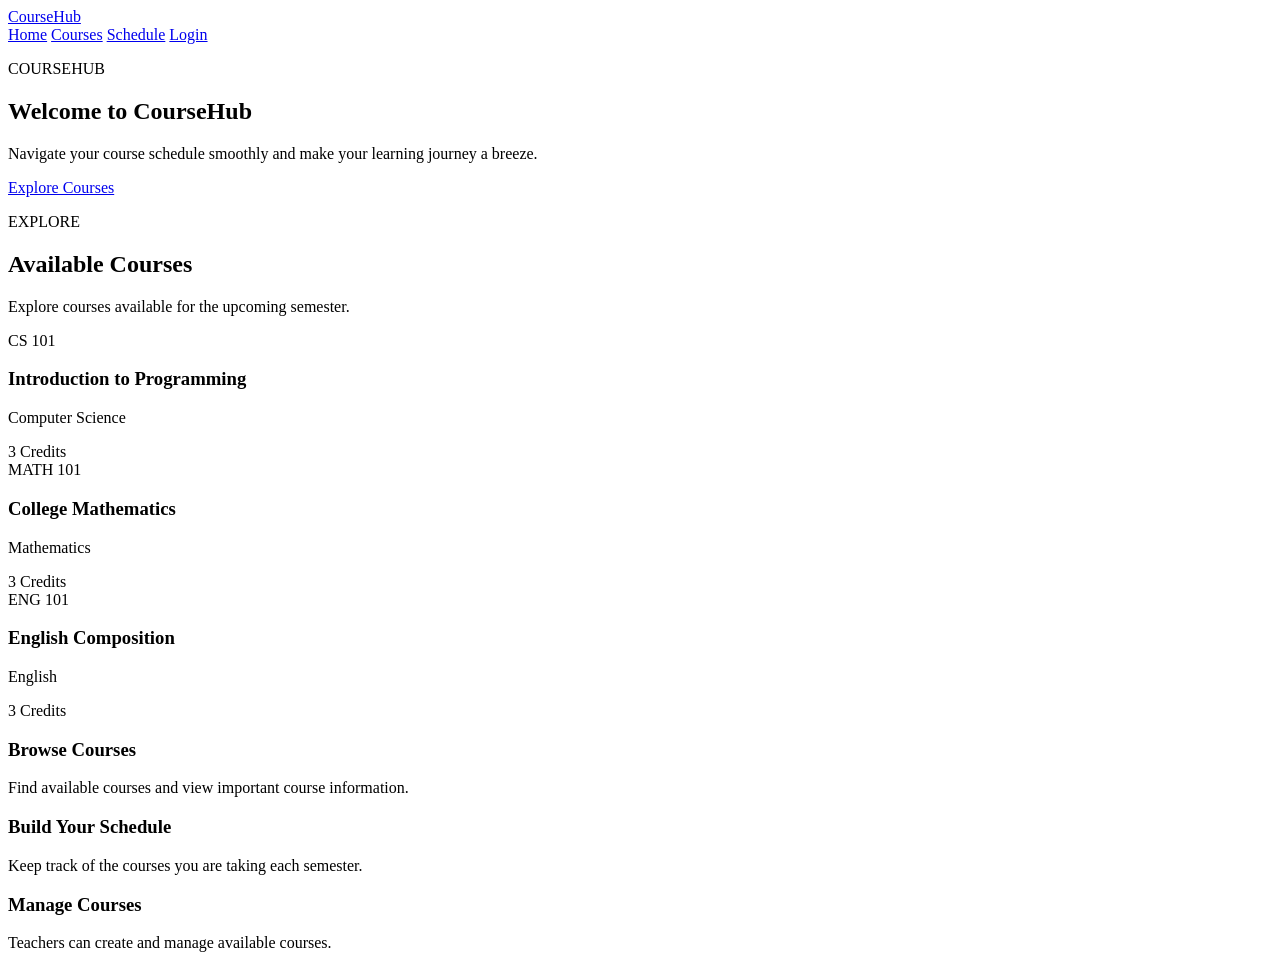
==== index.html @ ed78876f "Add initial HTML structure for CourseHub homepage" ====
<!DOCTYPE html>
<html lang="en">

<head>
    <meta charset="UTF-8">
    <meta name="viewport" content="width=device-width, initial-scale=1.0">
    <title>CourseHub | Home</title>

    <link rel="stylesheet" href="css/style.css">
</head>

<body>

    <!-- Navigation Bar -->
    <nav class="navbar">

        <div class="nav-container">

            <a href="index.html" class="nav-logo">CourseHub</a>

            <div class="nav-links">

                <a href="index.html" class="nav-link">Home</a>

                <a href="courses.html" class="nav-link">Courses</a>

                <a href="schedule.html" class="nav-link">Schedule</a>

                <a href="login.html" class="nav-link">Login</a>

            </div>

        </div>

    </nav>


    <!-- Main Page Content -->
    <main>

        <!-- Hero Section -->
        <section class="hero">

            <div class="hero-content">

                <p class="eyebrow">
                    COURSEHUB
                    <!--display Student or Teacher based on login -->
                </p>

                <h1>
                    Welcome to CourseHub
                    <!-- change this to display user's name -->
                </h1>

                <p>
                    Navigate your course schedule smoothly
                    and make your learning journey a breeze.
                </p>

                <a href="courses.html" class="btn">
                    Explore Courses
                </a>

            </div>

        </section>


        <!-- Course Preview -->
        <section class="courses-preview">

            <div class="section-heading">

                <p class="eyebrow">EXPLORE</p>

                <h2>Available Courses</h2>

                <p>
                    Explore courses available for the upcoming semester.
                </p>

            </div>


            <div class="course-grid">

                <div class="course-card">

                    <span class="course-number">CS 101</span>

                    <h3>Introduction to Programming</h3>

                    <p>Computer Science</p>

                    <span class="credits">3 Credits</span>

                </div>


                <div class="course-card">

                    <span class="course-number">MATH 101</span>

                    <h3>College Mathematics</h3>

                    <p>Mathematics</p>

                    <span class="credits">3 Credits</span>

                </div>


                <div class="course-card">

                    <span class="course-number">ENG 101</span>

                    <h3>English Composition</h3>

                    <p>English</p>

                    <span class="credits">3 Credits</span>

                </div>

            </div>

        </section>


        <!-- Features -->
        <section class="features">

            <div class="feature">

                <h3>Browse Courses</h3>

                <p>
                    Find available courses and view important
                    course information.
                </p>

            </div>


            <div class="feature">

                <h3>Build Your Schedule</h3>

                <p>
                    Keep track of the courses you are taking
                    each semester.
                </p>

            </div>


            <div class="feature">

                <!-- change this to only display this feature to teachers -->

                <h3>Manage Courses</h3>

                <p>
                    Teachers can create and manage available courses.
                </p>

            </div>

        </section>

    </main>

</body>

</html>
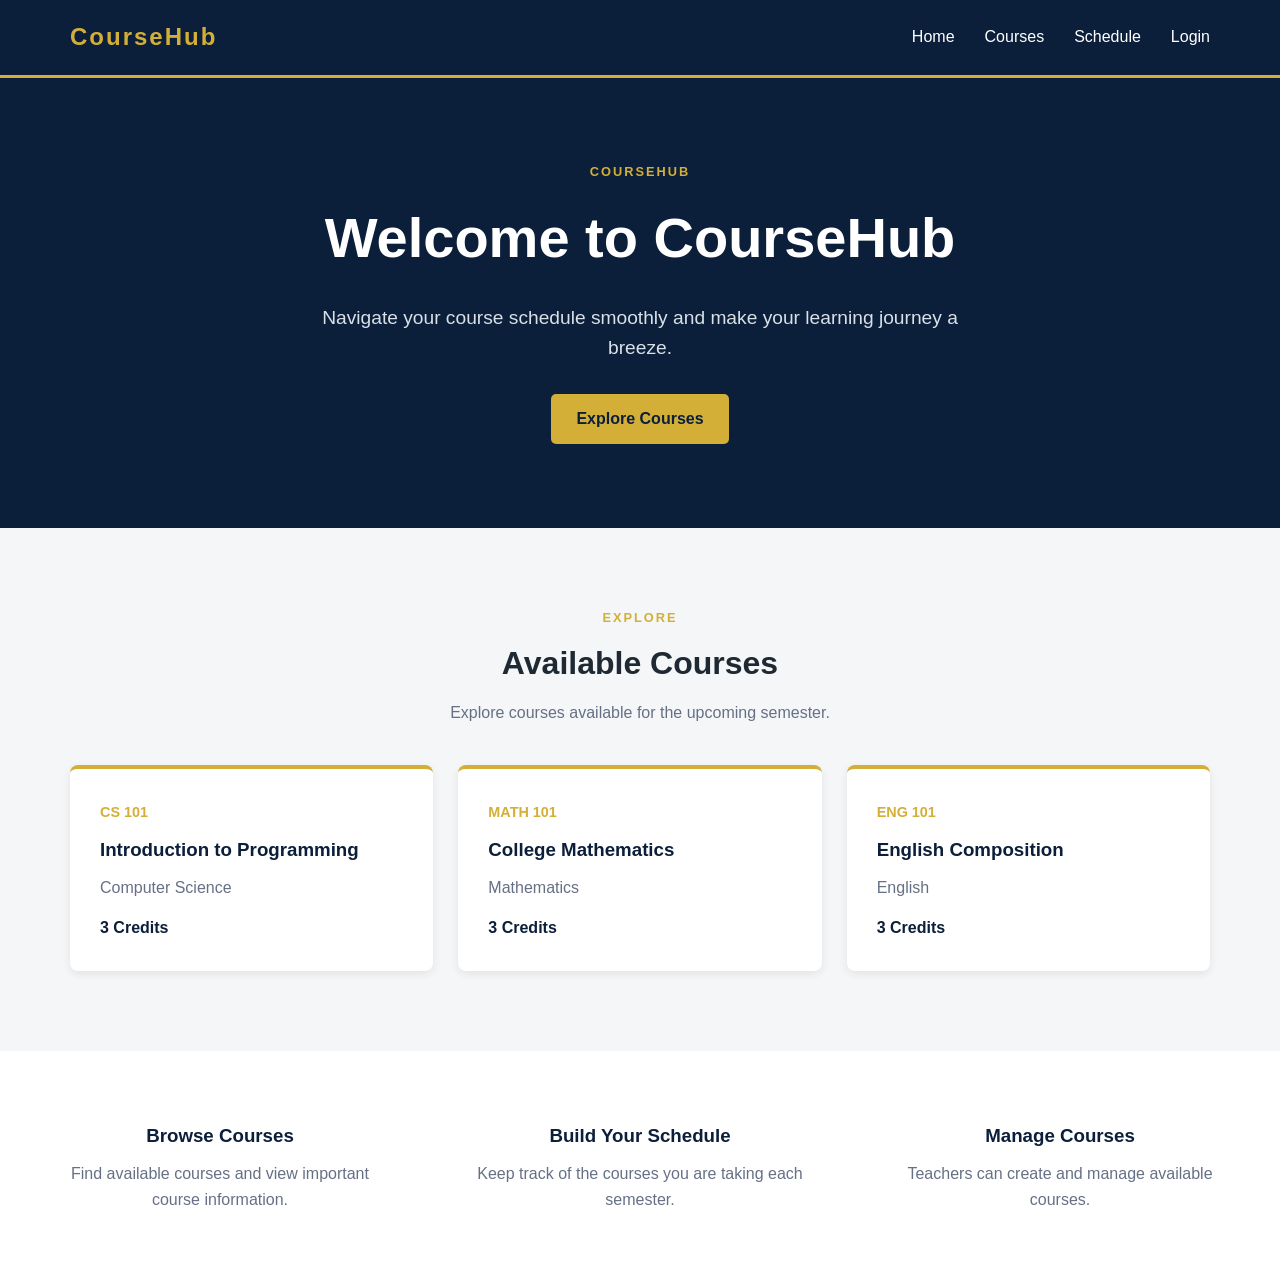
==== commit 0d823fda: "Fix stylesheet link path in index.html" ====
--- a/index.html
+++ b/index.html
@@ -6,7 +6,7 @@
     <meta name="viewport" content="width=device-width, initial-scale=1.0">
     <title>CourseHub | Home</title>
 
-    <link rel="stylesheet" href="css/style.css">
+    <link rel="stylesheet" href="style.css">
 </head>
 
 <body>
--- a/style.css
+++ b/style.css
@@ -0,0 +1,355 @@
+:root {
+    --navy: #0B1F3A;
+    --light-navy: #132D4F;
+    --gold: #D4AF37;
+    --background: #F4F6F8;
+    --white: #FFFFFF;
+    --text: #1F2933;
+    --gray: #667085;
+}
+* {
+    box-sizing: border-box;
+    margin: 0;
+    padding: 0;
+}
+
+body {
+    font-family: Arial, sans-serif;
+    background-color: var(--background);
+    color: var(--text);
+    line-height: 1.6;
+}
+
+a {
+    text-decoration: none;
+}
+
+
+/*NavBar*/
+
+.navbar {
+    background-color: var(--navy);
+    border-bottom: 3px solid var(--gold);
+}
+
+.nav-container {
+    max-width: 1200px;
+    min-height: 75px;
+
+    margin: 0 auto;
+    padding: 0 30px;
+
+    display: flex;
+    align-items: center;
+    justify-content: space-between;
+}
+
+
+/* CourseHub logo */
+
+.nav-logo {
+    color: var(--gold);
+
+    font-size: 1.5rem;
+    font-weight: bold;
+
+    letter-spacing: 2px;
+}
+
+
+/* Navigation links */
+
+.nav-links {
+    display: flex;
+    gap: 30px;
+}
+
+.nav-link {
+    color: var(--white);
+
+    font-weight: 500;
+
+    padding: 8px 0;
+
+    border-bottom: 2px solid transparent;
+
+    transition: 0.2s;
+}
+
+
+/* Link hover */
+
+.nav-link:hover {
+    color: var(--gold);
+    border-bottom-color: var(--gold);
+}
+
+
+/* =========================
+   HERO SECTION
+   ========================= */
+
+.hero {
+    background-color: var(--navy);
+    color: var(--white);
+
+    min-height: 450px;
+
+    display: flex;
+    align-items: center;
+    justify-content: center;
+
+    text-align: center;
+
+    padding: 60px 20px;
+}
+
+.hero-content {
+    max-width: 700px;
+}
+
+
+/* Small gold heading */
+
+.eyebrow {
+    color: var(--gold);
+
+    font-size: 0.8rem;
+    font-weight: bold;
+
+    letter-spacing: 2px;
+
+    margin-bottom: 10px;
+}
+
+
+/* Main heading */
+
+.hero h1 {
+    font-size: 3.5rem;
+
+    margin-bottom: 20px;
+}
+
+
+/* Hero description */
+
+.hero p:not(.eyebrow) {
+    color: #D9E0E8;
+
+    font-size: 1.2rem;
+
+    margin-bottom: 30px;
+}
+
+
+/* =========================
+   BUTTON
+   ========================= */
+
+.btn {
+    display: inline-block;
+
+    background-color: var(--gold);
+    color: var(--navy);
+
+    padding: 12px 25px;
+
+    border-radius: 5px;
+
+    font-weight: bold;
+
+    transition: 0.2s;
+}
+
+.btn:hover {
+    background-color: var(--white);
+}
+
+
+/*Course Preview */
+
+.courses-preview {
+    max-width: 1200px;
+
+    margin: 0 auto;
+
+    padding: 80px 30px;
+}
+
+
+/* Section heading */
+
+.section-heading {
+    text-align: center;
+
+    margin-bottom: 40px;
+}
+
+.section-heading h2 {
+    font-size: 2rem;
+
+    margin-bottom: 10px;
+}
+
+.section-heading p:last-child {
+    color: var(--gray);
+}
+
+
+/*COURSE CARDS*/
+
+.course-grid {
+    display: grid;
+
+    grid-template-columns: repeat(3, 1fr);
+
+    gap: 25px;
+}
+
+
+.course-card {
+    background-color: var(--white);
+
+    padding: 30px;
+
+    border-radius: 8px;
+
+    border-top: 4px solid var(--gold);
+
+    box-shadow: 0 3px 10px rgba(0, 0, 0, 0.08);
+
+    transition: 0.2s;
+}
+
+
+/*Card hover*/
+
+.course-card:hover {
+    transform: translateY(-4px);
+
+    box-shadow: 0 6px 15px rgba(0, 0, 0, 0.12);
+}
+
+
+/*Course number*/
+
+.course-number {
+    color: var(--gold);
+
+    font-weight: bold;
+
+    font-size: 0.9rem;
+}
+
+
+/*Course name*/
+
+.course-card h3 {
+    color: var(--navy);
+
+    margin: 10px 0;
+}
+
+
+/* Subject */
+
+.course-card p {
+    color: var(--gray);
+
+    margin-bottom: 15px;
+}
+
+
+/* Credits */
+
+.credits {
+    color: var(--navy);
+
+    font-weight: bold;
+}
+
+
+/*Features*/
+
+.features {
+    background-color: var(--white);
+
+    display: grid;
+
+    grid-template-columns: repeat(3, 1fr);
+
+    gap: 40px;
+
+    padding: 70px 30px;
+}
+
+
+.feature {
+    max-width: 350px;
+
+    margin: 0 auto;
+
+    text-align: center;
+}
+
+
+.feature h3 {
+    color: var(--navy);
+
+    margin-bottom: 10px;
+}
+
+
+.feature p {
+    color: var(--gray);
+}
+
+
+/*Footer*/
+
+footer {
+    background-color: var(--navy);
+
+    color: var(--white);
+
+    text-align: center;
+
+    padding: 25px;
+}
+
+
+@media (max-width: 768px) {
+
+    .nav-container {
+        flex-direction: column;
+
+        padding: 20px;
+
+        gap: 15px;
+    }
+
+
+    .nav-links {
+        gap: 15px;
+
+        flex-wrap: wrap;
+
+        justify-content: center;
+    }
+
+
+    .hero h1 {
+        font-size: 2.5rem;
+    }
+
+
+    .course-grid {
+        grid-template-columns: 1fr;
+    }
+
+
+    .features {
+        grid-template-columns: 1fr;
+    }
+}
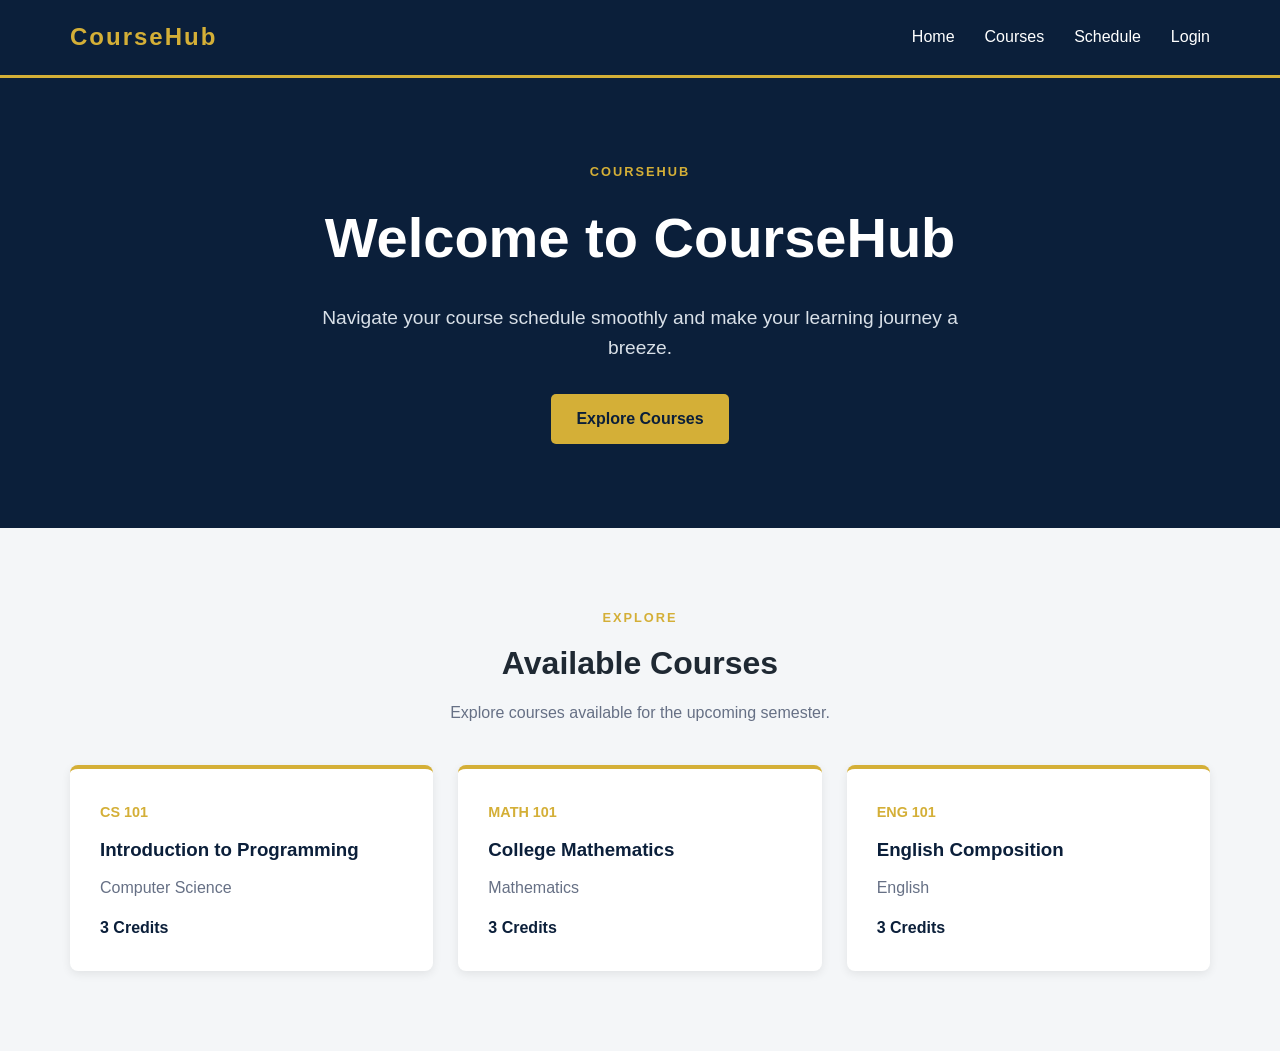
==== commit d06c6e8e: "Remove features section from index.html Removed the features section from the main HTML layout." ====
--- a/index.html
+++ b/index.html
@@ -128,47 +128,6 @@
         </section>
 
 
-        <!-- Features -->
-        <section class="features">
-
-            <div class="feature">
-
-                <h3>Browse Courses</h3>
-
-                <p>
-                    Find available courses and view important
-                    course information.
-                </p>
-
-            </div>
-
-
-            <div class="feature">
-
-                <h3>Build Your Schedule</h3>
-
-                <p>
-                    Keep track of the courses you are taking
-                    each semester.
-                </p>
-
-            </div>
-
-
-            <div class="feature">
-
-                <!-- change this to only display this feature to teachers -->
-
-                <h3>Manage Courses</h3>
-
-                <p>
-                    Teachers can create and manage available courses.
-                </p>
-
-            </div>
-
-        </section>
-
     </main>
 
 </body>
